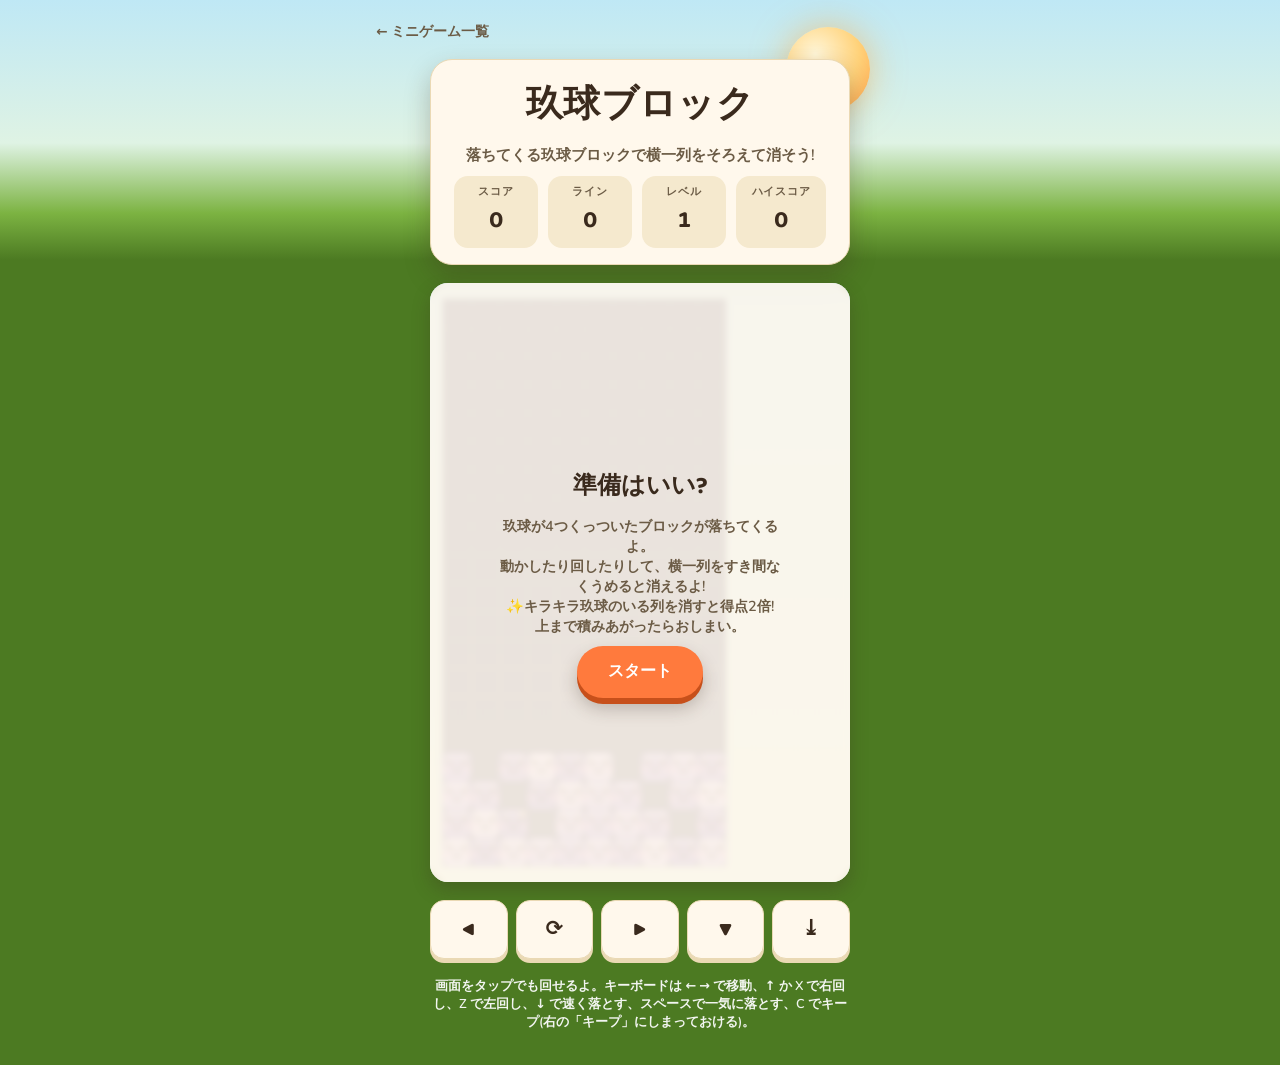
==== games/blocks.html @ cc7b80ae "Add 玖球の地底くだり, 玖球のころころ合体, and 玖球ブロック mini-games List all three on the hub.  Co-Authored-By: Claude Op" ====
<!DOCTYPE html>
<html lang="ja">
<head>
<meta charset="UTF-8">
<meta name="viewport" content="width=device-width, initial-scale=1, maximum-scale=1, viewport-fit=cover">
<title>玖球ブロック</title>
<link rel="stylesheet" href="https://fonts.googleapis.com/css2?family=Baloo+2:wght@500;700;800&family=Nunito:wght@400;600;700;800&display=swap">
<link rel="stylesheet" href="../style.css">
<style>
  .blocks-wrap { position: relative; width: 100%; max-width: 420px; }

  .blocks-canvas {
    position: relative; z-index: 1;
    display: block;
    width: 100%; height: auto;
    aspect-ratio: 400 / 570;
    border-radius: 18px;
    box-shadow: 0 8px 18px var(--shadow);
    touch-action: none;
    user-select: none;
    -webkit-user-select: none;
  }

  .pad {
    position: relative; z-index: 1;
    display: grid; grid-template-columns: repeat(5, 1fr); gap: 8px;
    width: 100%; max-width: 420px;
  }
  .pad-btn {
    font-family: var(--font-display); font-weight: 800; font-size: 1.3rem;
    padding: 12px 0;
    border: 1px solid var(--card-border);
    border-radius: 14px;
    background: var(--card-bg);
    color: var(--ink);
    box-shadow: 0 4px 0 var(--card-border);
    touch-action: none;
    user-select: none;
    -webkit-user-select: none;
    cursor: pointer;
  }
  .pad-btn:active, .pad-btn.down { transform: translateY(3px); box-shadow: 0 1px 0 var(--card-border); }
  .pad-btn small { display: block; font-size: .6rem; font-family: var(--font-body); color: var(--ink-soft); }
</style>
</head>
<body>

<div class="scene">
  <div class="sky-deco" aria-hidden="true">
    <div class="orb"></div>
    <div class="stars"></div>
  </div>

  <a class="back-link" href="../index.html">← ミニゲーム一覧</a>

  <header class="hud">
    <h1>玖球ブロック</h1>
    <p class="tagline">落ちてくる玖球ブロックで横一列をそろえて消そう!</p>
    <div class="stats">
      <div class="stat"><span class="stat-label">スコア</span><span class="stat-value" id="score">0</span></div>
      <div class="stat"><span class="stat-label">ライン</span><span class="stat-value" id="lines">0</span></div>
      <div class="stat"><span class="stat-label">レベル</span><span class="stat-value" id="level">1</span></div>
      <div class="stat"><span class="stat-label">ハイスコア</span><span class="stat-value" id="highScore">0</span></div>
    </div>
  </header>

  <div class="blocks-wrap">
    <canvas class="blocks-canvas" id="canvas" aria-label="玖球ブロックのゲーム画面"></canvas>
    <div class="overlay" id="overlay">
      <div class="overlay-card">
        <h2 id="overlayTitle">準備はいい?</h2>
        <p id="overlayMsg">玖球が4つくっついたブロックが落ちてくるよ。<br>動かしたり回したりして、横一列をすき間なくうめると消えるよ!<br>✨キラキラ玖球のいる列を消すと得点2倍!<br>上まで積みあがったらおしまい。</p>
        <button class="btn" id="actionBtn">スタート</button>
      </div>
    </div>
  </div>

  <div class="pad" id="pad">
    <button class="pad-btn" data-act="left" aria-label="左へ">◀</button>
    <button class="pad-btn" data-act="rotate" aria-label="回す">⟳</button>
    <button class="pad-btn" data-act="right" aria-label="右へ">▶</button>
    <button class="pad-btn" data-act="down" aria-label="下へ">▼</button>
    <button class="pad-btn" data-act="drop" aria-label="一気に落とす">⤓</button>
  </div>

  <p class="hint">画面をタップでも回せるよ。キーボードは ← → で移動、↑ か X で右回し、Z で左回し、↓ で速く落とす、スペースで一気に落とす、C でキープ(右の「キープ」にしまっておける)。</p>
</div>

<script>
(function () {
  'use strict';

  var HIGH_KEY = 'kyutama-blocks-highscore';
  // 画面はこの論理サイズで描き、表示サイズに合わせて拡大縮小する
  var W = 400, H = 570;
  var COLS = 10, ROWS = 20;
  var CELL = 27;
  var BX = 12, BY = 15;
  var SIDE_X = BX + COLS * CELL + 12;
  var LOCK_DELAY = 0.5;
  var LOCK_RESETS = 15;
  var CLEAR_TIME = 0.35;
  // ボタンやキーを押しっぱなしにしたときの、くり返しが始まるまでの時間と間隔
  var REPEAT_DELAY = 0.17;
  var REPEAT_RATE = 0.05;
  var SOFT_RATE = 0.035;
  var LINE_POINTS = [0, 100, 300, 500, 800];
  var SPARKLE_CHANCE = 0.14;

  // ブロックの形。どれも玖球4つでできている。色はみんな紫で、形ごとに少しだけ濃さを変える
  var SHAPES = {
    I: { cells: [[0, 1], [1, 1], [2, 1], [3, 1]], size: 4, tint: '#C7B8F0' },
    O: { cells: [[1, 0], [2, 0], [1, 1], [2, 1]], size: 4, tint: '#B4A3E8' },
    T: { cells: [[1, 0], [0, 1], [1, 1], [2, 1]], size: 3, tint: '#A08BE0' },
    S: { cells: [[1, 0], [2, 0], [0, 1], [1, 1]], size: 3, tint: '#BBA6EE' },
    Z: { cells: [[0, 0], [1, 0], [1, 1], [2, 1]], size: 3, tint: '#9C86D6' },
    J: { cells: [[0, 0], [0, 1], [1, 1], [2, 1]], size: 3, tint: '#D2C4F6' },
    L: { cells: [[2, 0], [0, 1], [1, 1], [2, 1]], size: 3, tint: '#8F7BCF' }
  };
  var KICKS = [[0, 0], [-1, 0], [1, 0], [-2, 0], [2, 0], [0, -1]];

  // 玖球の顔(mole-icon.js のSVGと同じ線)
  var EYE_L = new Path2D('M52,68 Q42,56 34,60');
  var EYE_R = new Path2D('M68,68 Q78,56 86,60');
  var MOUTH = new Path2D('M50,81.7 Q53,86.9 57,81.7 Q60,79.1 63,81.7 Q67,86.9 70,81.7');
  var SMILE = new Path2D('M50,80 Q60,92 70,80');

  var canvas = document.getElementById('canvas');
  var ctx = canvas.getContext('2d');
  var scoreEl = document.getElementById('score');
  var linesEl = document.getElementById('lines');
  var levelEl = document.getElementById('level');
  var highScoreEl = document.getElementById('highScore');
  var overlay = document.getElementById('overlay');
  var overlayTitle = document.getElementById('overlayTitle');
  var overlayMsg = document.getElementById('overlayMsg');
  var actionBtn = document.getElementById('actionBtn');

  var state = { playing: false, score: 0, lines: 0, level: 1, highScore: 0, time: 0, fallT: 0, lockT: 0, lockResets: 0, clearT: 0, canHold: true };
  // board[y][x] は null か { tint, sparkle }
  var board = [];
  // piece は { type, cells, x, y, sparkle }。cells は回転後の [x, y] の並び、sparkle はキラキラ玖球の番号(-1 でなし)
  var piece = null;
  var queue = [];
  var bag = [];
  var hold = null;
  var clearing = [];
  var parts = [];
  var popups = [];
  var held = {};
  var rafId = null;
  var lastTs = 0;
  var audioCtx = null;
  var colors = {};

  function loadHigh() {
    try {
      var v = parseInt(localStorage.getItem(HIGH_KEY), 10);
      return isNaN(v) ? 0 : v;
    } catch (e) { return 0; }
  }
  function saveHigh(v) {
    try { localStorage.setItem(HIGH_KEY, String(v)); } catch (e) {}
  }

  function readColors() {
    var cs = getComputedStyle(document.documentElement);
    ['sky-top', 'sky-mid', 'ink', 'accent', 'card-bg'].forEach(function (name) {
      colors[name] = cs.getPropertyValue('--' + name).trim();
    });
  }

  function setupCanvas() {
    var dpr = Math.min(window.devicePixelRatio || 1, 3);
    canvas.width = W * dpr;
    canvas.height = H * dpr;
    ctx.setTransform(dpr, 0, 0, dpr, 0, 0);
  }

  function ensureAudio() {
    if (!audioCtx) {
      try { audioCtx = new (window.AudioContext || window.webkitAudioContext)(); } catch (e) {}
    } else if (audioCtx.state === 'suspended') {
      try { audioCtx.resume(); } catch (e) {}
    }
  }

  function playTone(type, from, to, dur, vol) {
    if (!audioCtx) return;
    try {
      var t = audioCtx.currentTime;
      var osc = audioCtx.createOscillator();
      var gain = audioCtx.createGain();
      osc.type = type;
      osc.frequency.setValueAtTime(from, t);
      osc.frequency.exponentialRampToValueAtTime(to, t + dur);
      gain.gain.setValueAtTime(vol, t);
      gain.gain.exponentialRampToValueAtTime(0.001, t + dur);
      osc.connect(gain).connect(audioCtx.destination);
      osc.start(t);
      osc.stop(t + dur + 0.02);
    } catch (e) {}
  }

  // レベルが上がるほど速く落ちる
  function fallInterval() { return Math.max(0.06, 0.8 - (state.level - 1) * 0.07); }

  // 7種類を1回ずつ混ぜて出すので、同じ形ばかり続かない
  function nextType() {
    if (!bag.length) {
      bag = Object.keys(SHAPES);
      for (var i = bag.length - 1; i > 0; i--) {
        var j = Math.floor(Math.random() * (i + 1));
        var t = bag[i]; bag[i] = bag[j]; bag[j] = t;
      }
    }
    return { type: bag.pop(), sparkle: Math.random() < SPARKLE_CHANCE ? Math.floor(Math.random() * 4) : -1 };
  }

  function makePiece(info) {
    var s = SHAPES[info.type];
    return {
      type: info.type, sparkle: info.sparkle,
      cells: s.cells.map(function (c) { return [c[0], c[1]]; }),
      x: Math.floor((COLS - s.size) / 2), y: info.type === 'I' ? -1 : 0
    };
  }

  function fits(cells, px, py) {
    for (var i = 0; i < cells.length; i++) {
      var x = px + cells[i][0], y = py + cells[i][1];
      if (x < 0 || x >= COLS || y >= ROWS) return false;
      if (y >= 0 && board[y][x]) return false;
    }
    return true;
  }

  function spawn(info) {
    piece = makePiece(info || queue.shift());
    if (!info) queue.push(nextType());
    state.fallT = 0;
    state.lockT = 0;
    state.lockResets = 0;
    if (!fits(piece.cells, piece.x, piece.y)) gameOver();
  }

  function onGround() { return !fits(piece.cells, piece.x, piece.y + 1); }

  // 地面についてから動かしたり回したりすると、固定までの時間が少しのびる
  function touched() {
    if (onGround() && state.lockResets < LOCK_RESETS) {
      state.lockT = 0;
      state.lockResets += 1;
    }
  }

  function move(dx) {
    if (!piece || state.clearT > 0) return false;
    if (!fits(piece.cells, piece.x + dx, piece.y)) return false;
    piece.x += dx;
    touched();
    playTone('triangle', 330, 300, 0.04, 0.04);
    return true;
  }

  function rotate(dir) {
    if (!piece || state.clearT > 0 || piece.type === 'O') return;
    var n = SHAPES[piece.type].size - 1;
    var cells = piece.cells.map(function (c) {
      return dir > 0 ? [n - c[1], c[0]] : [c[1], n - c[0]];
    });
    for (var i = 0; i < KICKS.length; i++) {
      var kx = KICKS[i][0], ky = KICKS[i][1];
      if (fits(cells, piece.x + kx, piece.y + ky)) {
        piece.cells = cells;
        piece.x += kx;
        piece.y += ky;
        touched();
        playTone('sine', 520, 620, 0.06, 0.06);
        return;
      }
    }
  }

  function softDrop() {
    if (!piece || state.clearT > 0) return;
    if (fits(piece.cells, piece.x, piece.y + 1)) {
      piece.y += 1;
      state.fallT = 0;
      state.score += 1;
    }
  }

  function hardDrop() {
    if (!piece || state.clearT > 0) return;
    var n = 0;
    while (fits(piece.cells, piece.x, piece.y + 1)) { piece.y += 1; n++; }
    state.score += n * 2;
    lock();
  }

  function holdPiece() {
    if (!piece || state.clearT > 0 || !state.canHold) return;
    var cur = { type: piece.type, sparkle: piece.sparkle };
    var prev = hold;
    hold = cur;
    state.canHold = false;
    spawn(prev || null);
    playTone('sine', 440, 330, 0.08, 0.06);
  }

  function ghostY() {
    var y = piece.y;
    while (fits(piece.cells, piece.x, y + 1)) y++;
    return y;
  }

  function lock() {
    var tint = SHAPES[piece.type].tint;
    var top = false;
    piece.cells.forEach(function (c, i) {
      var x = piece.x + c[0], y = piece.y + c[1];
      if (y < 0) { top = true; return; }
      board[y][x] = { tint: tint, sparkle: i === piece.sparkle, bump: 1 };
    });
    piece = null;
    state.canHold = true;
    playTone('triangle', 260, 200, 0.07, 0.07);
    if (top) { gameOver(); return; }

    clearing = [];
    for (var y = 0; y < ROWS; y++) {
      if (board[y].every(function (c) { return c; })) clearing.push(y);
    }
    if (clearing.length) {
      var sparkle = clearing.some(function (y) { return board[y].some(function (c) { return c.sparkle; }); });
      var gain = LINE_POINTS[clearing.length] * state.level * (sparkle ? 2 : 1);
      state.score += gain;
      state.lines += clearing.length;
      state.level = Math.floor(state.lines / 10) + 1;
      var cy = BY + (clearing[0] + clearing.length / 2) * CELL;
      var label = ['', 'いちれつ!', 'にれつ!', 'さんれつ!', 'よんれつ! すごい!'][clearing.length];
      popup(label + ' +' + gain, BX + COLS * CELL / 2, cy - 14, colors.accent, true);
      if (sparkle) popup('✨キラキラ2倍!', BX + COLS * CELL / 2, cy + 16, '#E0A800', true);
      state.clearT = CLEAR_TIME;
      playTone('sine', 600 + clearing.length * 120, 1100 + clearing.length * 160, 0.25, 0.12);
      if (clearing.length === 4) playTone('triangle', 880, 1760, 0.4, 0.1);
    } else {
      spawn();
    }
    updateHud();
  }

  // 消える列の玖球は、ぴょんと飛びはねて画面の外へ逃げていく
  function finishClear() {
    clearing.forEach(function (y) {
      board[y].forEach(function (c, x) {
        parts.push({
          tint: c.tint, x: BX + x * CELL, y: BY + y * CELL,
          vx: (x - COLS / 2 + 0.5) * 30 + (Math.random() - 0.5) * 60, vy: -260 - Math.random() * 200,
          rot: 0, vr: (Math.random() - 0.5) * 10, t: 0
        });
      });
    });
    clearing.sort(function (a, b) { return a - b; }).forEach(function (y) {
      board.splice(y, 1);
      board.unshift(emptyRow());
    });
    clearing = [];
    spawn();
  }

  function emptyRow() {
    var row = [];
    for (var x = 0; x < COLS; x++) row.push(null);
    return row;
  }

  function popup(text, x, y, color, big) {
    popups.push({ text: text, x: x, y: y, color: color, t: 0, big: !!big });
  }

  function updateHud() {
    scoreEl.textContent = state.score;
    linesEl.textContent = state.lines;
    levelEl.textContent = state.level;
    highScoreEl.textContent = state.highScore;
  }

  function startGame() {
    ensureAudio();
    state.score = 0;
    state.lines = 0;
    state.level = 1;
    state.time = 0;
    state.clearT = 0;
    state.canHold = true;
    board = [];
    for (var y = 0; y < ROWS; y++) board.push(emptyRow());
    bag = [];
    queue = [nextType(), nextType(), nextType()];
    hold = null;
    clearing = [];
    parts = [];
    popups = [];
    held = {};
    spawn();
    updateHud();
    overlay.hidden = true;
    state.playing = true;
    lastTs = performance.now();
    rafId = requestAnimationFrame(tick);
  }

  function gameOver() {
    piece = null;
    state.playing = false;
    cancelAnimationFrame(rafId);
    playTone('sawtooth', 300, 70, 0.7, 0.15);
    render();
    var isRecord = state.score > state.highScore;
    if (isRecord) {
      state.highScore = state.score;
      saveHigh(state.highScore);
    }
    updateHud();
    overlayTitle.textContent = 'ゲームオーバー!';
    overlayMsg.innerHTML = state.lines + 'ライン / スコア: <span class="result-score">' + state.score + '</span>' +
      (isRecord ? '<br><span class="new-record">🎉 ハイスコア更新!</span>' : '<br>ハイスコア: ' + state.highScore);
    actionBtn.textContent = 'もう一度あそぶ';
    overlay.hidden = false;
  }

  // 押しっぱなしの左右・下を、一定の間隔でくり返す
  function repeatHeld(dt) {
    ['left', 'right', 'down'].forEach(function (act) {
      var h = held[act];
      if (!h) return;
      h.t += dt;
      var delay = act === 'down' ? 0 : REPEAT_DELAY;
      var rate = act === 'down' ? SOFT_RATE : REPEAT_RATE;
      while (h.t >= delay + rate) {
        h.t -= rate;
        if (act === 'down') softDrop(); else move(act === 'left' ? -1 : 1);
      }
    });
  }

  function tick(ts) {
    var dt = Math.min((ts - lastTs) / 1000, 0.05);
    lastTs = ts;
    state.time += dt;

    if (state.clearT > 0) {
      state.clearT -= dt;
      if (state.clearT <= 0) finishClear();
    } else if (piece) {
      repeatHeld(dt);
      if (piece) {
        if (onGround()) {
          state.lockT += dt;
          if (state.lockT >= LOCK_DELAY) lock();
        } else {
          state.fallT += dt;
          while (piece && state.fallT >= fallInterval() && !onGround()) {
            state.fallT -= fallInterval();
            piece.y += 1;
          }
        }
      }
    }
    if (!state.playing) return;

    board.forEach(function (row) { row.forEach(function (c) { if (c && c.bump) c.bump = Math.max(0, c.bump - dt * 5); }); });
    parts.forEach(function (p) {
      p.t += dt;
      p.vy += 900 * dt;
      p.x += p.vx * dt;
      p.y += p.vy * dt;
      p.rot += p.vr * dt;
    });
    parts = parts.filter(function (p) { return p.y < H + CELL; });
    popups.forEach(function (p) { p.t += dt; });
    popups = popups.filter(function (p) { return p.t < 1.2; });

    updateHud();
    render();
    rafId = requestAnimationFrame(tick);
  }

  // ---- 描画 ----

  // 玖球の顔のブロックを1つ描く。happy で笑顔、alpha で半透明
  function drawBlock(x, y, size, tint, opt) {
    opt = opt || {};
    var r = size * 0.22;
    ctx.save();
    if (opt.alpha !== undefined) ctx.globalAlpha = opt.alpha;
    ctx.beginPath();
    ctx.moveTo(x + r, y);
    ctx.arcTo(x + size, y, x + size, y + size, r);
    ctx.arcTo(x + size, y + size, x, y + size, r);
    ctx.arcTo(x, y + size, x, y, r);
    ctx.arcTo(x, y, x + size, y, r);
    ctx.closePath();
    ctx.fillStyle = tint;
    ctx.fill();
    ctx.lineWidth = Math.max(1, size * 0.05);
    ctx.strokeStyle = 'rgba(80, 60, 140, .45)';
    ctx.stroke();
    // 上のつやと、左右のとがった耳
    ctx.fillStyle = 'rgba(255, 255, 255, .35)';
    ctx.fillRect(x + size * 0.18, y + size * 0.08, size * 0.64, size * 0.1);
    ctx.fillStyle = '#E9E1FB';
    ctx.beginPath();
    ctx.moveTo(x + size * 0.12, y + size * 0.34);
    ctx.lineTo(x + size * 0.2, y + size * 0.1);
    ctx.lineTo(x + size * 0.3, y + size * 0.3);
    ctx.moveTo(x + size * 0.88, y + size * 0.34);
    ctx.lineTo(x + size * 0.8, y + size * 0.1);
    ctx.lineTo(x + size * 0.7, y + size * 0.3);
    ctx.fill();

    ctx.translate(x + size / 2, y + size * 0.5);
    ctx.scale(size / 66, size / 66);
    ctx.translate(-60, -72);
    ctx.fillStyle = 'rgba(243, 166, 196, ' + (opt.happy ? 0.95 : 0.6) + ')';
    ctx.beginPath();
    ctx.ellipse(34, 77, 8, 5, 0, 0, Math.PI * 2);
    ctx.ellipse(86, 77, 8, 5, 0, 0, Math.PI * 2);
    ctx.fill();
    ctx.strokeStyle = '#3A2A1D';
    ctx.lineCap = 'round';
    ctx.lineJoin = 'round';
    ctx.lineWidth = 4.5;
    ctx.stroke(EYE_L);
    ctx.stroke(EYE_R);
    ctx.lineWidth = 3.6;
    ctx.stroke(opt.happy ? SMILE : MOUTH);
    ctx.fillStyle = '#3A2A1D';
    ctx.beginPath();
    ctx.arc(83, 68.5, 2.2, 0, Math.PI * 2);
    ctx.fill();
    ctx.restore();

    if (opt.sparkle) {
      var tw = 0.6 + 0.4 * Math.sin(state.time * 6 + x);
      ctx.save();
      ctx.globalAlpha = (opt.alpha !== undefined ? opt.alpha : 1) * tw;
      ctx.fillStyle = '#FFE066';
      ctx.font = '800 ' + Math.round(size * 0.42) + 'px "Baloo 2", sans-serif';
      ctx.textAlign = 'center';
      ctx.textBaseline = 'middle';
      ctx.fillText('✦', x + size * 0.82, y + size * 0.2);
      ctx.restore();
    }
  }

  function drawBoard() {
    var sky = ctx.createLinearGradient(0, 0, 0, H);
    sky.addColorStop(0, colors['sky-top']);
    sky.addColorStop(1, colors['sky-mid']);
    ctx.fillStyle = sky;
    ctx.fillRect(0, 0, W, H);

    ctx.fillStyle = 'rgba(40, 30, 70, .72)';
    ctx.fillRect(BX, BY, COLS * CELL, ROWS * CELL);
    ctx.strokeStyle = 'rgba(255, 255, 255, .06)';
    ctx.lineWidth = 1;
    for (var x = 1; x < COLS; x++) {
      ctx.beginPath();
      ctx.moveTo(BX + x * CELL + 0.5, BY);
      ctx.lineTo(BX + x * CELL + 0.5, BY + ROWS * CELL);
      ctx.stroke();
    }
    for (var y = 1; y < ROWS; y++) {
      ctx.beginPath();
      ctx.moveTo(BX, BY + y * CELL + 0.5);
      ctx.lineTo(BX + COLS * CELL, BY + y * CELL + 0.5);
      ctx.stroke();
    }
  }

  function drawPreview(info, cx, cy, size) {
    var s = SHAPES[info.type];
    var minX = 9, maxX = -9, minY = 9, maxY = -9;
    s.cells.forEach(function (c) {
      minX = Math.min(minX, c[0]); maxX = Math.max(maxX, c[0]);
      minY = Math.min(minY, c[1]); maxY = Math.max(maxY, c[1]);
    });
    var ox = cx - (maxX - minX + 1) * size / 2, oy = cy - (maxY - minY + 1) * size / 2;
    s.cells.forEach(function (c, i) {
      drawBlock(ox + (c[0] - minX) * size, oy + (c[1] - minY) * size, size, s.tint, { sparkle: i === info.sparkle });
    });
  }

  function drawSide() {
    var w = W - SIDE_X - 10;
    var cx = SIDE_X + w / 2;
    ctx.fillStyle = 'rgba(255, 255, 255, .6)';
    ctx.fillRect(SIDE_X, BY, w, 250);
    ctx.fillRect(SIDE_X, BY + 266, w, 100);
    ctx.fillStyle = colors.ink;
    ctx.font = '800 13px "Nunito", sans-serif';
    ctx.textAlign = 'center';
    ctx.textBaseline = 'middle';
    ctx.fillText('つぎ', cx, BY + 14);
    ctx.fillText('キープ', cx, BY + 280);
    queue.forEach(function (info, i) {
      drawPreview(info, cx, BY + 62 + i * 70, i ? 15 : 19);
    });
    if (hold) {
      ctx.save();
      if (!state.canHold) ctx.globalAlpha = 0.4;
      drawPreview(hold, cx, BY + 328, 17);
      ctx.restore();
    }
  }

  function render() {
    if (!colors.ink) return;
    drawBoard();
    var flash = state.clearT > 0 && Math.floor(state.clearT * 20) % 2;
    for (var y = 0; y < ROWS; y++) {
      for (var x = 0; x < COLS; x++) {
        var c = board[y] && board[y][x];
        if (!c) continue;
        var isClear = clearing.indexOf(y) >= 0;
        var b = (c.bump || 0) * 2;
        drawBlock(BX + x * CELL, BY + y * CELL - b, CELL, isClear && flash ? '#FFFFFF' : c.tint, { happy: isClear, sparkle: c.sparkle });
      }
    }
    if (piece) {
      var tint = SHAPES[piece.type].tint;
      var gy = ghostY();
      ctx.save();
      ctx.beginPath();
      ctx.rect(BX, BY, COLS * CELL, ROWS * CELL);
      ctx.clip();
      if (gy !== piece.y) {
        piece.cells.forEach(function (c) {
          drawBlock(BX + (piece.x + c[0]) * CELL, BY + (gy + c[1]) * CELL, CELL, tint, { alpha: 0.22 });
        });
      }
      piece.cells.forEach(function (c, i) {
        drawBlock(BX + (piece.x + c[0]) * CELL, BY + (piece.y + c[1]) * CELL, CELL, tint, { sparkle: i === piece.sparkle });
      });
      ctx.restore();
    }
    parts.forEach(function (p) {
      ctx.save();
      ctx.translate(p.x + CELL / 2, p.y + CELL / 2);
      ctx.rotate(p.rot);
      drawBlock(-CELL / 2, -CELL / 2, CELL, p.tint, { happy: true });
      ctx.restore();
    });
    if (queue.length) drawSide();

    popups.forEach(function (p) {
      ctx.globalAlpha = Math.max(0, 1 - p.t / 1.2);
      ctx.fillStyle = p.color;
      ctx.font = '800 ' + (p.big ? 22 : 16) + 'px "Baloo 2", sans-serif';
      ctx.textAlign = 'center';
      ctx.textBaseline = 'middle';
      ctx.strokeStyle = 'rgba(255, 255, 255, .9)';
      ctx.lineWidth = 4;
      ctx.strokeText(p.text, p.x, p.y - p.t * 30);
      ctx.fillText(p.text, p.x, p.y - p.t * 30);
      ctx.globalAlpha = 1;
    });
  }

  // ---- 入力 ----

  function press(act) {
    if (!state.playing) return;
    ensureAudio();
    if (act === 'left') { move(-1); held.left = { t: 0 }; }
    else if (act === 'right') { move(1); held.right = { t: 0 }; }
    else if (act === 'down') { softDrop(); held.down = { t: 0 }; }
    else if (act === 'rotate') rotate(1);
    else if (act === 'rotateL') rotate(-1);
    else if (act === 'drop') hardDrop();
    else if (act === 'hold') holdPiece();
  }
  function release(act) { delete held[act]; }

  actionBtn.addEventListener('click', startGame);

  Array.prototype.forEach.call(document.querySelectorAll('.pad-btn'), function (btn) {
    var act = btn.getAttribute('data-act');
    btn.addEventListener('pointerdown', function (e) {
      e.preventDefault();
      try { btn.setPointerCapture(e.pointerId); } catch (err) {}
      btn.classList.add('down');
      press(act);
    });
    ['pointerup', 'pointercancel', 'lostpointercapture'].forEach(function (type) {
      btn.addEventListener(type, function () {
        btn.classList.remove('down');
        release(act);
      });
    });
    btn.addEventListener('contextmenu', function (e) { e.preventDefault(); });
  });

  canvas.addEventListener('pointerdown', function (e) {
    if (!state.playing) return;
    e.preventDefault();
    press('rotate');
  });
  canvas.addEventListener('contextmenu', function (e) { e.preventDefault(); });

  var KEYMAP = {
    ArrowLeft: 'left', KeyA: 'left', ArrowRight: 'right', KeyD: 'right',
    ArrowDown: 'down', KeyS: 'down', ArrowUp: 'rotate', KeyX: 'rotate', KeyW: 'rotate',
    KeyZ: 'rotateL', Space: 'drop', KeyC: 'hold', ShiftLeft: 'hold', ShiftRight: 'hold'
  };
  window.addEventListener('keydown', function (e) {
    var act = KEYMAP[e.code];
    if (!act || !state.playing) return;
    e.preventDefault();
    if (e.repeat) return;
    press(act);
  });
  window.addEventListener('keyup', function (e) {
    var act = KEYMAP[e.code];
    if (act) release(act);
  });
  window.addEventListener('blur', function () { held = {}; });

  try {
    window.matchMedia('(prefers-color-scheme: dark)').addEventListener('change', function () {
      readColors();
      render();
    });
  } catch (e) {}

  function boot(data) {
    state.highScore = (data && typeof data.highScore === 'number') ? data.highScore : loadHigh();
    readColors();
    setupCanvas();
    updateHud();
    // スタート前の画面には、いくつか玖球ブロックを積んでおく
    board = [];
    for (var y = 0; y < ROWS; y++) board.push(emptyRow());
    var tints = Object.keys(SHAPES).map(function (k) { return SHAPES[k].tint; });
    for (y = ROWS - 4; y < ROWS; y++) {
      for (var x = 0; x < COLS; x++) {
        if ((x * 7 + y * 3) % 5 !== 0 || y === ROWS - 1 && x !== 6) {
          board[y][x] = { tint: tints[(x + y) % tints.length], sparkle: x === 2 && y === ROWS - 2 };
        }
      }
    }
    render();
  }

  try {
    if (window.claude && window.claude.hot && window.claude.hot.snapshot) {
      window.claude.hot.snapshot(function () { return { highScore: state.highScore }; });
    }
    if (window.claude && window.claude.hot && window.claude.hot.ready) {
      window.claude.hot.ready(boot);
    } else {
      boot(window.claude && window.claude.hot ? window.claude.hot.data : null);
    }
  } catch (e) {
    boot(null);
  }
})();
</script>
</body>
</html>
---- style.css ----
:root {
  --sky-top: #BFE8F5;
  --sky-mid: #DFF3E4;
  --grass: #7CB342;
  --grass-deep: #4C7A22;
  --dirt: #8A5A34;
  --dirt-deep: #4E301B;
  --dirt-rim: #A97646;
  --mole-fur: #B4A3E8;
  --mole-fur-light: #E9E1FB;
  --mole-fur-dark: #8C76C9;
  --mole-fur-mid: #DAD7E8;
  --ink: #3A2A1D;
  --ink-soft: #6B5B45;
  --card-bg: #FFF8EC;
  --card-border: #EAD9B4;
  --stat-bg: #F5E9CE;
  --accent: #FF7A3D;
  --accent-shadow: #C7501B;
  --accent-ink: #FFFFFF;
  --shadow: rgba(58, 42, 29, 0.28);
  --overlay-bg: rgba(255, 248, 236, 0.88);
  --orb-grad: radial-gradient(circle at 35% 32%, #FFF6D8 0%, #FFD27A 55%, #FF9F45 100%);
  --orb-glow: rgba(255, 170, 60, 0.55);
  --star-opacity: 0;
  --font-display: 'Baloo 2', 'Hiragino Maru Gothic ProN', 'Yu Gothic', system-ui, sans-serif;
  --font-body: 'Nunito', 'Hiragino Sans', 'Yu Gothic', system-ui, sans-serif;
}

@media (prefers-color-scheme: dark) {
  :root:not([data-theme="light"]) {
    --sky-top: #0B1330;
    --sky-mid: #17233F;
    --grass: #2E5233;
    --grass-deep: #16321B;
    --dirt: #4A3221;
    --dirt-deep: #241708;
    --dirt-rim: #5C4029;
    --mole-fur: #9C88D6;
    --mole-fur-light: #CFC1F2;
    --mole-fur-dark: #6E5AA8;
    --mole-fur-mid: #B8B4CE;
    --ink: #F3EAD9;
    --ink-soft: #C4B79A;
    --card-bg: #17213A;
    --card-border: #2E3C5E;
    --stat-bg: #202E4F;
    --accent: #FF9A5C;
    --accent-shadow: #B85420;
    --accent-ink: #241205;
    --shadow: rgba(0, 0, 0, 0.55);
    --overlay-bg: rgba(15, 20, 38, 0.86);
    --orb-grad: radial-gradient(circle at 35% 32%, #FFFFFF 0%, #DCE6FF 55%, #9FB4E8 100%);
    --orb-glow: rgba(160, 190, 255, 0.55);
    --star-opacity: 0.85;
  }
}
:root[data-theme="dark"] {
  --sky-top: #0B1330;
  --sky-mid: #17233F;
  --grass: #2E5233;
  --grass-deep: #16321B;
  --dirt: #4A3221;
  --dirt-deep: #241708;
  --dirt-rim: #5C4029;
  --mole-fur: #9C88D6;
  --mole-fur-light: #CFC1F2;
  --mole-fur-dark: #6E5AA8;
  --mole-fur-mid: #B8B4CE;
  --ink: #F3EAD9;
  --ink-soft: #C4B79A;
  --card-bg: #17213A;
  --card-border: #2E3C5E;
  --stat-bg: #202E4F;
  --accent: #FF9A5C;
  --accent-shadow: #B85420;
  --accent-ink: #241205;
  --shadow: rgba(0, 0, 0, 0.55);
  --overlay-bg: rgba(15, 20, 38, 0.86);
  --orb-grad: radial-gradient(circle at 35% 32%, #FFFFFF 0%, #DCE6FF 55%, #9FB4E8 100%);
  --orb-glow: rgba(160, 190, 255, 0.55);
  --star-opacity: 0.85;
}

* { box-sizing: border-box; }

html { height: 100%; }

body {
  margin: 0;
  font-family: var(--font-body);
  color: var(--ink);
  background-color: var(--grass-deep);
  background-image: linear-gradient(
    to bottom,
    var(--sky-top) 0%,
    var(--sky-mid) 55%,
    var(--grass) 82%,
    transparent 100%
  );
  background-repeat: no-repeat;
  background-position: top center;
  background-size: 100% 260px;
  min-height: 100%;
  display: flex;
  justify-content: center;
}

.scene {
  position: relative;
  width: 100%;
  max-width: 560px;
  padding-inline: 16px;
  padding-block: 22px 34px;
  display: flex;
  flex-direction: column;
  align-items: center;
  gap: 18px;
}

.sky-deco { position: absolute; inset: 0 0 auto 0; height: 32%; overflow: hidden; pointer-events: none; z-index: 0; }
.orb {
  position: absolute; top: 8%; right: 9%;
  width: 15%; aspect-ratio: 1; border-radius: 50%;
  background: var(--orb-grad);
  box-shadow: 0 0 34px var(--orb-glow);
}
.stars {
  position: absolute; inset: 0;
  opacity: var(--star-opacity);
  transition: opacity .5s ease;
  background-image:
    radial-gradient(1.6px 1.6px at 14% 22%, #fff, transparent 60%),
    radial-gradient(1.4px 1.4px at 30% 55%, #fff, transparent 60%),
    radial-gradient(2px 2px at 46% 18%, #fff, transparent 60%),
    radial-gradient(1.4px 1.4px at 62% 40%, #fff, transparent 60%),
    radial-gradient(1.8px 1.8px at 75% 15%, #fff, transparent 60%),
    radial-gradient(1.4px 1.4px at 85% 48%, #fff, transparent 60%),
    radial-gradient(1.6px 1.6px at 6% 45%, #fff, transparent 60%);
  background-repeat: no-repeat;
}

h1 {
  font-family: var(--font-display);
  font-weight: 800;
  font-size: clamp(1.6rem, 5.2vw, 2.3rem);
  margin: 0;
  text-wrap: balance;
  color: var(--ink);
  letter-spacing: .01em;
}

.tagline {
  margin: 0;
  font-size: clamp(.82rem, 2.2vw, .95rem);
  color: var(--ink-soft);
  font-weight: 600;
}

.hud {
  position: relative; z-index: 2;
  width: 100%; max-width: 420px;
  background: var(--card-bg);
  border: 1px solid var(--card-border);
  border-radius: 22px;
  padding: 16px 18px;
  box-shadow: 0 12px 26px var(--shadow);
  display: flex; flex-direction: column; align-items: center; gap: 10px;
  text-align: center;
}

.stats { display: flex; gap: 10px; width: 100%; justify-content: center; flex-wrap: wrap; }
.stat {
  background: var(--stat-bg);
  border-radius: 14px;
  padding: 8px 16px;
  min-width: 84px;
  display: flex; flex-direction: column; gap: 2px;
}
.stat-label {
  font-size: .66rem; font-weight: 700; letter-spacing: .07em; text-transform: uppercase;
  color: var(--ink-soft);
}
.stat-value {
  font-family: var(--font-display); font-weight: 700;
  font-size: clamp(1.15rem, 3.2vw, 1.5rem);
  font-variant-numeric: tabular-nums;
  color: var(--ink);
}

.overlay {
  position: absolute; inset: 0; z-index: 10;
  display: flex; align-items: center; justify-content: center;
  background: var(--overlay-bg);
  backdrop-filter: blur(3px);
  border-radius: 18px;
  padding: 16px; text-align: center;
}
.overlay[hidden] { display: none; }
.overlay-card { display: flex; flex-direction: column; align-items: center; gap: 10px; max-width: 280px; }
.overlay-card h2 { margin: 0; font-family: var(--font-display); font-size: clamp(1.2rem, 4vw, 1.5rem); }
.overlay-card p { margin: 0; color: var(--ink-soft); font-size: .9rem; font-weight: 600; }
.result-score { font-family: var(--font-display); font-weight: 800; font-size: 2rem; color: var(--accent); font-variant-numeric: tabular-nums; }
.new-record { font-size: .8rem; font-weight: 800; color: var(--accent); letter-spacing: .04em; }

.btn {
  font-family: var(--font-display); font-weight: 700; font-size: 1.02rem;
  padding: .78em 1.9em; border-radius: 999px; border: none; cursor: pointer;
  background: var(--accent); color: var(--accent-ink);
  box-shadow: 0 6px 0 var(--accent-shadow), 0 10px 18px var(--shadow);
  transition: transform .12s, box-shadow .12s;
}
.btn:hover { filter: brightness(1.04); }
.btn:active { transform: translateY(4px); box-shadow: 0 2px 0 var(--accent-shadow), 0 4px 8px var(--shadow); }
.btn:focus-visible { outline: 3px solid var(--ink); outline-offset: 3px; }

.btn-link {
  text-decoration: none;
  display: inline-flex;
  align-items: center;
  justify-content: center;
}

.hint {
  position: relative; z-index: 1;
  margin: 0; max-width: 420px; text-align: center;
  font-size: .8rem; font-weight: 600; color: #F2F5F0;
}

.back-link {
  align-self: flex-start;
  font-family: var(--font-body);
  font-weight: 700;
  font-size: .85rem;
  color: var(--ink-soft);
  text-decoration: none;
  display: inline-flex;
  align-items: center;
  gap: 4px;
  position: relative;
  z-index: 2;
}
.back-link:hover { color: var(--ink); }

@media (prefers-reduced-motion: reduce) {
  .btn, .stars { transition-duration: .01ms !important; animation-duration: .01ms !important; }
}
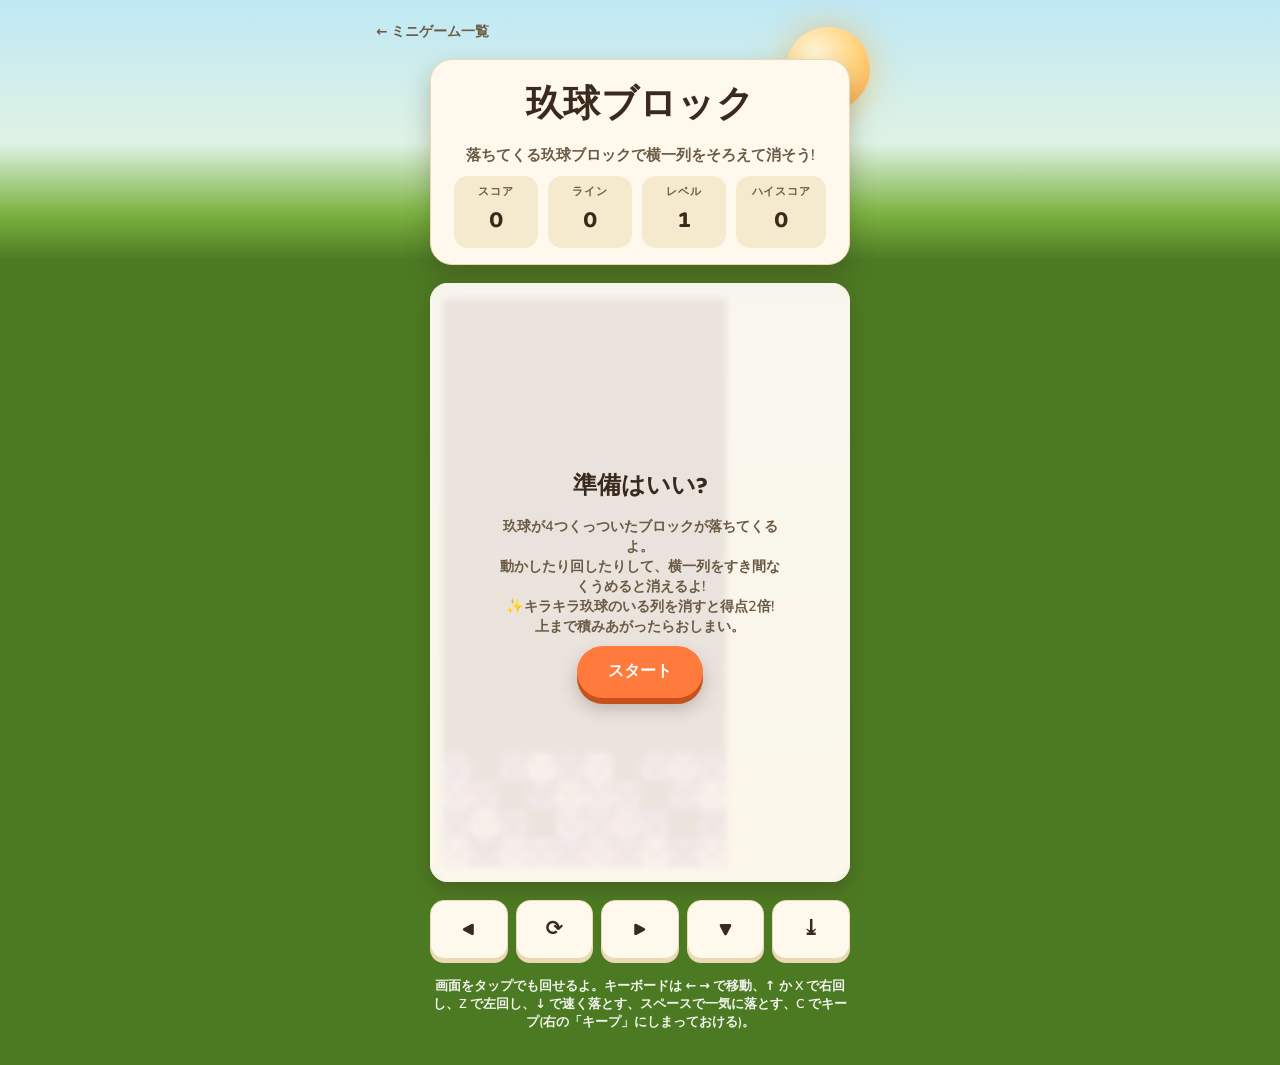
==== commit d79c68ad: "Drop the ears and top gloss from 玖球ブロック blocks Co-Authored-By: Claude Opus 5.5 <noreply@anthropic.co" ====
--- a/games/blocks.html
+++ b/games/blocks.html
@@ -508,18 +508,6 @@
     ctx.lineWidth = Math.max(1, size * 0.05);
     ctx.strokeStyle = 'rgba(80, 60, 140, .45)';
     ctx.stroke();
-    // 上のつやと、左右のとがった耳
-    ctx.fillStyle = 'rgba(255, 255, 255, .35)';
-    ctx.fillRect(x + size * 0.18, y + size * 0.08, size * 0.64, size * 0.1);
-    ctx.fillStyle = '#E9E1FB';
-    ctx.beginPath();
-    ctx.moveTo(x + size * 0.12, y + size * 0.34);
-    ctx.lineTo(x + size * 0.2, y + size * 0.1);
-    ctx.lineTo(x + size * 0.3, y + size * 0.3);
-    ctx.moveTo(x + size * 0.88, y + size * 0.34);
-    ctx.lineTo(x + size * 0.8, y + size * 0.1);
-    ctx.lineTo(x + size * 0.7, y + size * 0.3);
-    ctx.fill();
 
     ctx.translate(x + size / 2, y + size * 0.5);
     ctx.scale(size / 66, size / 66);
